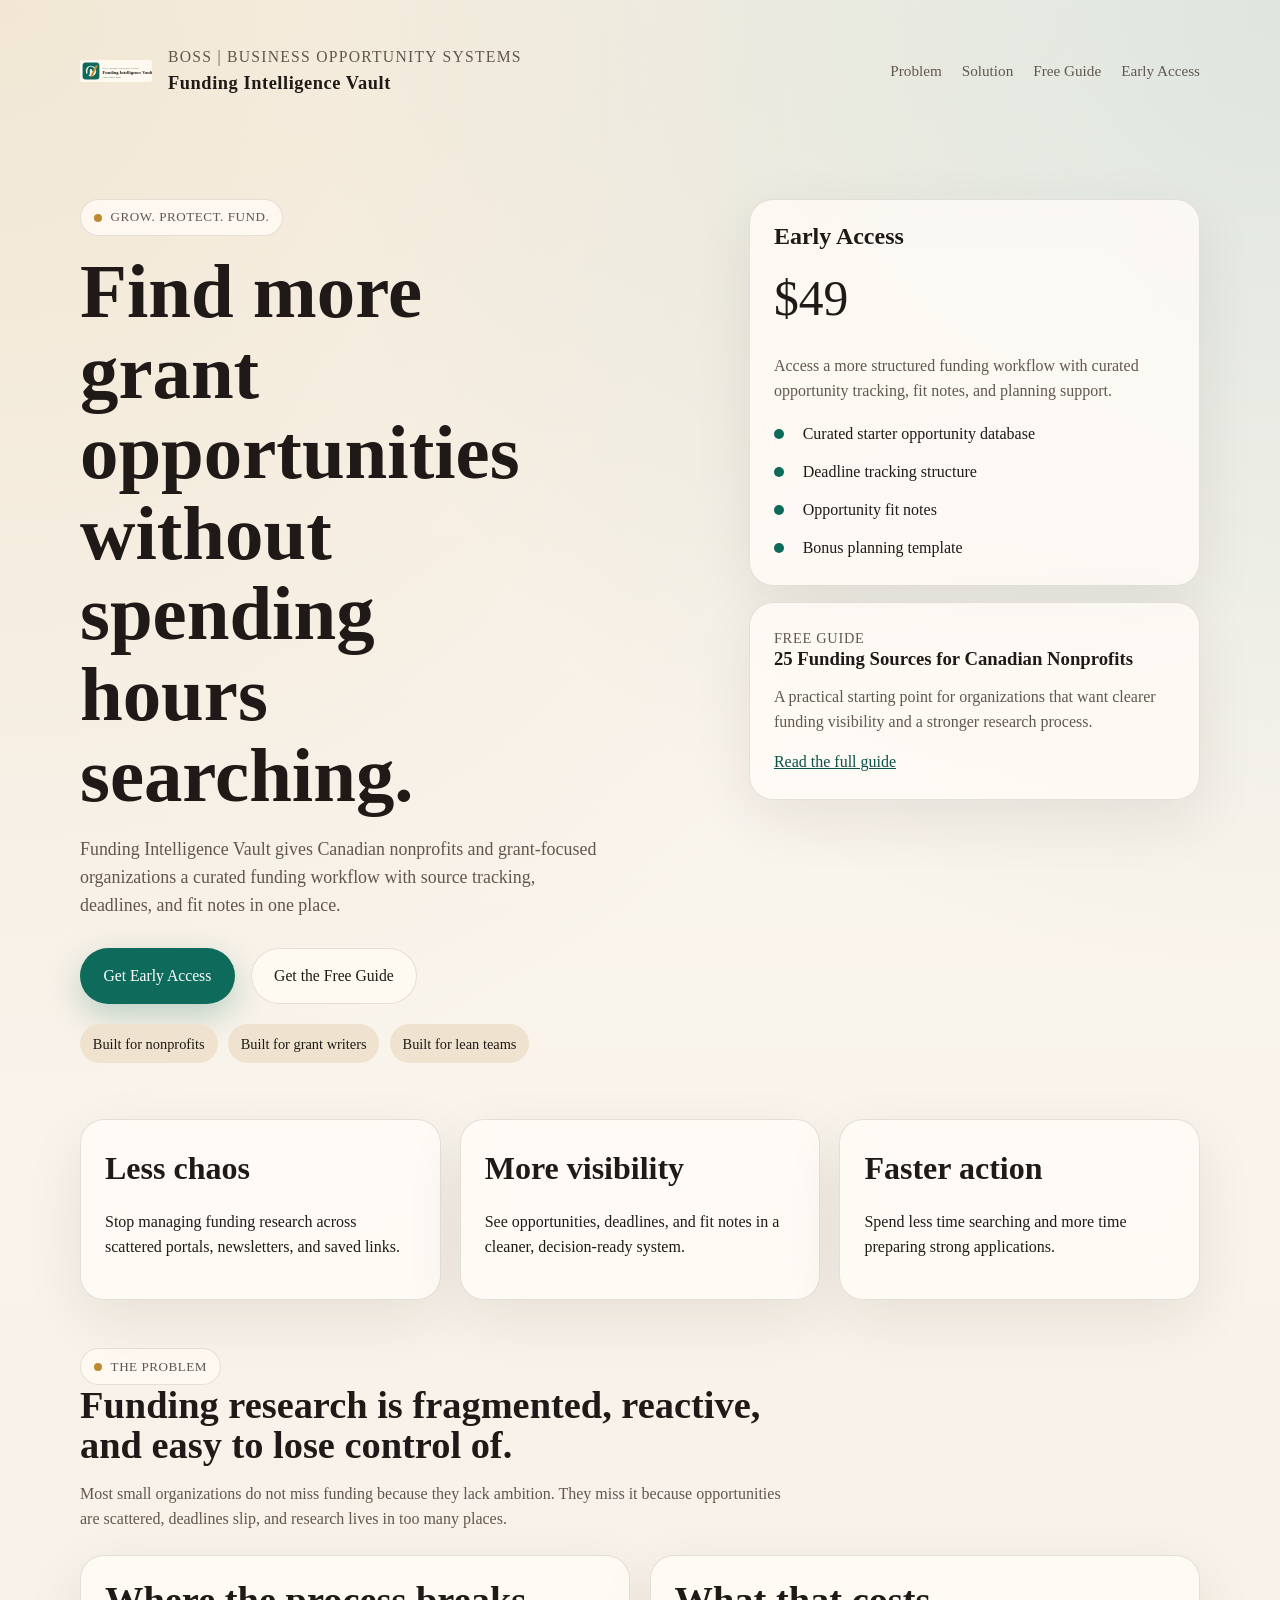
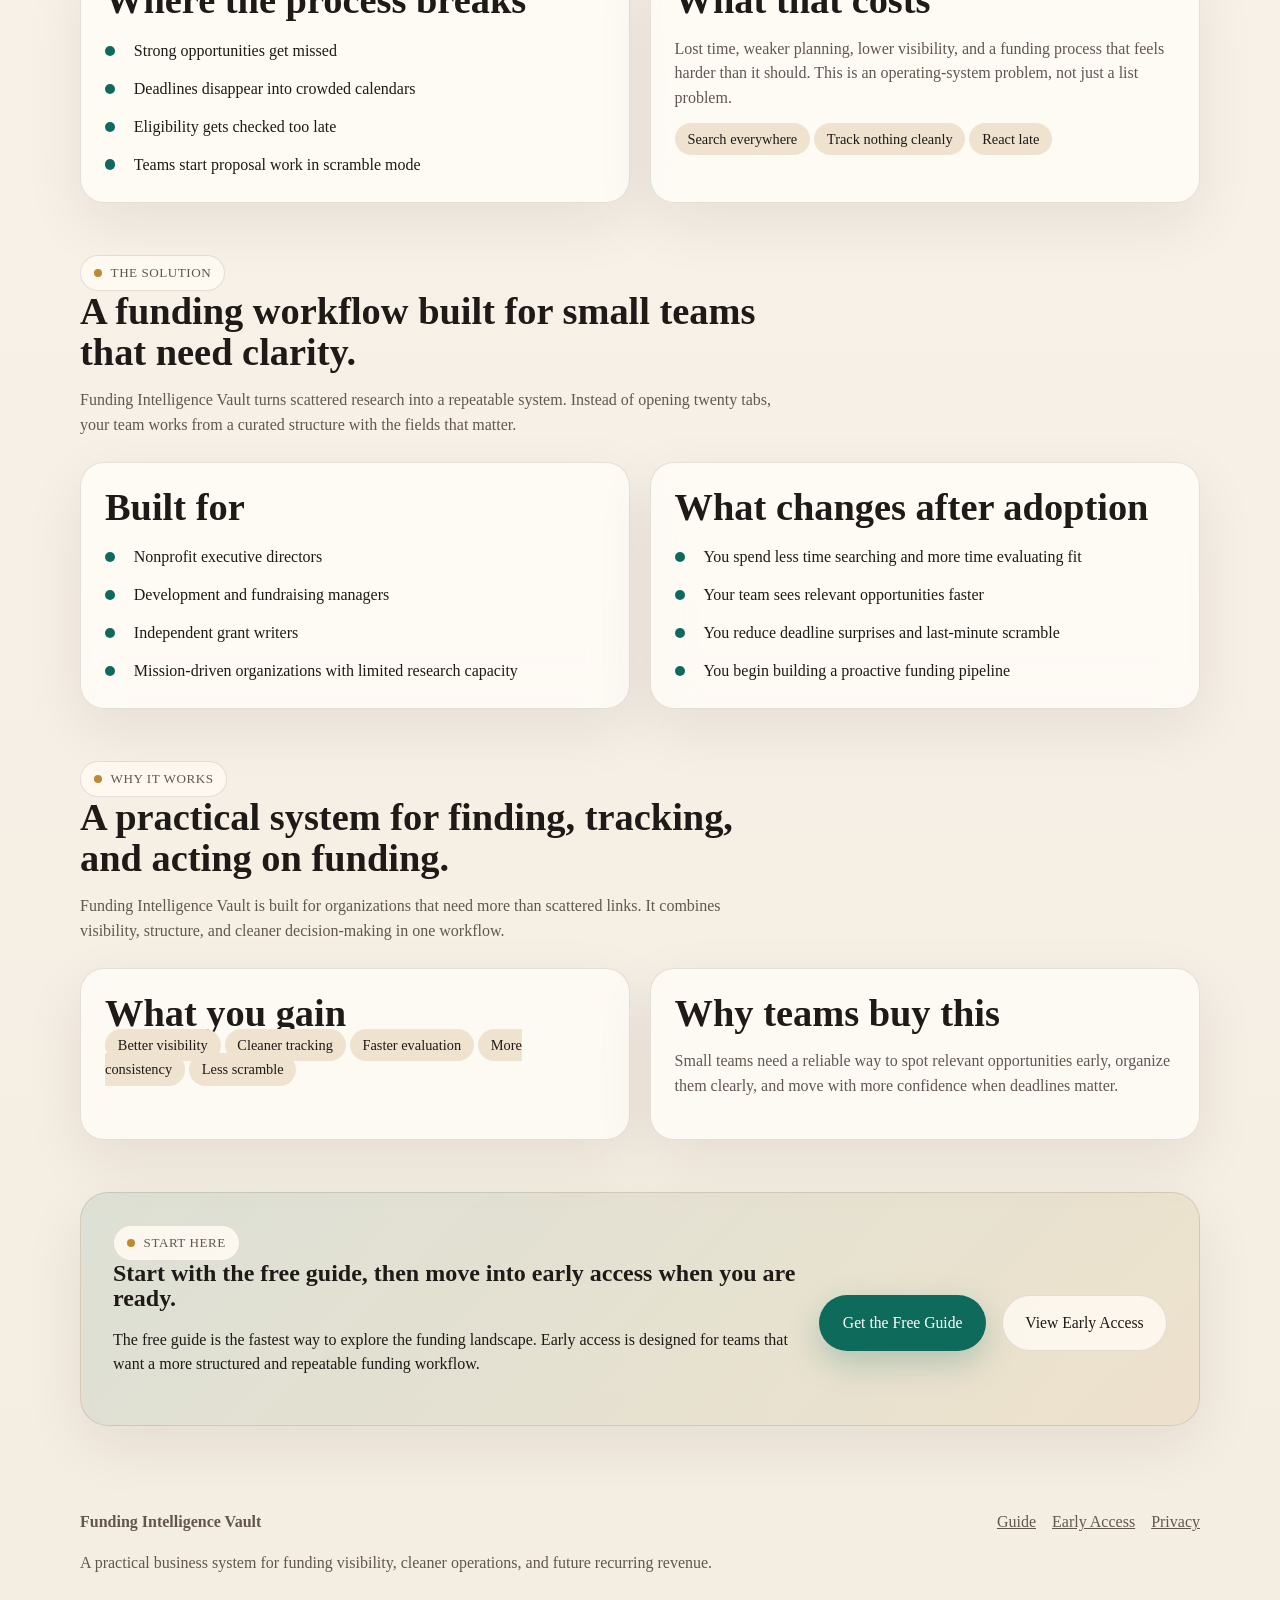
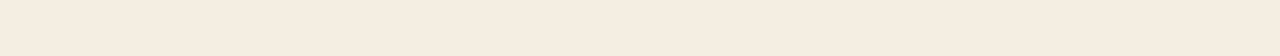
==== index.html @ 521cfb11 "BOSs Funding Intelligence Vault: initial commit" ====
<!DOCTYPE html>
<html lang="en">
  <head>
    <meta charset="UTF-8" />
    <meta name="viewport" content="width=device-width, initial-scale=1.0" />
    <title>Funding Intelligence Vault | BOSs | Business Opportunity Systems</title>
    <meta
      name="description"
      content="Funding Intelligence Vault helps Canadian nonprofits and grant-focused organizations find relevant funding opportunities faster with curated sources, deadline tracking, and fit notes."
    />
    <meta property="og:title" content="Funding Intelligence Vault" />
    <meta
      property="og:description"
      content="A funding research and deadline-tracking system for Canadian nonprofits and grant-focused teams."
    />
    <meta property="og:type" content="website" />
    <link rel="icon" type="image/svg+xml" href="assets/favicon.svg" />
    <link rel="stylesheet" href="assets/styles.css" />
  </head>
  <body data-page="home">
    <header class="site-header shell">
      <nav class="nav">
        <a class="brand" href="index.html">
          <img class="brand-mark" src="assets/logo.svg" alt="Funding Intelligence Vault logo" />
        </a>
        <a class="brand brand-text" href="index.html">
          <span class="brand-kicker">BOSs | Business Opportunity Systems</span>
          <strong>Funding Intelligence Vault</strong>
        </a>
        <div class="nav-links">
          <a href="#problem">Problem</a>
          <a href="#solution">Solution</a>
          <a href="guide.html">Free Guide</a>
          <a href="beta.html">Early Access</a>
        </div>
      </nav>

      <section class="hero">
        <div class="hero-copy">
          <span class="eyebrow">Grow. Protect. Fund.</span>
          <h1>Find more grant opportunities without spending hours searching.</h1>
          <p class="lede">
            Funding Intelligence Vault gives Canadian nonprofits and grant-focused
            organizations a curated funding workflow with source tracking,
            deadlines, and fit notes in one place.
          </p>
          <div class="hero-actions">
            <a class="button primary" data-config-link="betaLink" href="beta.html">Get Early Access</a>
            <a class="button secondary" data-config-link="guideLink" href="guide.html">Get the Free Guide</a>
          </div>
          <div class="hero-notes">
            <span>Built for nonprofits</span>
            <span>Built for grant writers</span>
            <span>Built for lean teams</span>
          </div>
        </div>

        <div class="hero-stack">
          <article class="card feature-panel">
            <h2>Early Access</h2>
            <div class="price-tag">$49</div>
            <p>
              Access a more structured funding workflow with curated opportunity
              tracking, fit notes, and planning support.
            </p>
            <ul class="icon-list">
              <li>Curated starter opportunity database</li>
              <li>Deadline tracking structure</li>
              <li>Opportunity fit notes</li>
              <li>Bonus planning template</li>
            </ul>
          </article>
          <article class="card accent-panel">
            <div class="card-label">Free Guide</div>
            <h3>25 Funding Sources for Canadian Nonprofits</h3>
            <p>
              A practical starting point for organizations that want clearer
              funding visibility and a stronger research process.
            </p>
            <a class="text-link" href="guide-full.html">Read the full guide</a>
          </article>
        </div>
      </section>
    </header>

    <main class="shell">
      <section class="stat-grid">
        <article class="card stat-card">
          <strong>Less chaos</strong>
          <p>Stop managing funding research across scattered portals, newsletters, and saved links.</p>
        </article>
        <article class="card stat-card">
          <strong>More visibility</strong>
          <p>See opportunities, deadlines, and fit notes in a cleaner, decision-ready system.</p>
        </article>
        <article class="card stat-card">
          <strong>Faster action</strong>
          <p>Spend less time searching and more time preparing strong applications.</p>
        </article>
      </section>

      <section class="section" id="problem">
        <div class="section-head">
          <span class="eyebrow">The Problem</span>
          <h2>Funding research is fragmented, reactive, and easy to lose control of.</h2>
          <p>
            Most small organizations do not miss funding because they lack ambition.
            They miss it because opportunities are scattered, deadlines slip, and
            research lives in too many places.
          </p>
        </div>
        <div class="two-up">
          <article class="card content-card">
            <h3>Where the process breaks</h3>
            <ul class="icon-list">
              <li>Strong opportunities get missed</li>
              <li>Deadlines disappear into crowded calendars</li>
              <li>Eligibility gets checked too late</li>
              <li>Teams start proposal work in scramble mode</li>
            </ul>
          </article>
          <article class="card content-card">
            <h3>What that costs</h3>
            <p>
              Lost time, weaker planning, lower visibility, and a funding process
              that feels harder than it should. This is an operating-system
              problem, not just a list problem.
            </p>
            <div class="pill-row">
              <span>Search everywhere</span>
              <span>Track nothing cleanly</span>
              <span>React late</span>
            </div>
          </article>
        </div>
      </section>

      <section class="section" id="solution">
        <div class="section-head">
          <span class="eyebrow">The Solution</span>
          <h2>A funding workflow built for small teams that need clarity.</h2>
          <p>
            Funding Intelligence Vault turns scattered research into a repeatable
            system. Instead of opening twenty tabs, your team works from a curated
            structure with the fields that matter.
          </p>
        </div>
        <div class="two-up">
          <article class="card content-card">
            <h3>Built for</h3>
            <ul class="icon-list">
              <li>Nonprofit executive directors</li>
              <li>Development and fundraising managers</li>
              <li>Independent grant writers</li>
              <li>Mission-driven organizations with limited research capacity</li>
            </ul>
          </article>
          <article class="card content-card">
            <h3>What changes after adoption</h3>
            <ul class="icon-list">
              <li>You spend less time searching and more time evaluating fit</li>
              <li>Your team sees relevant opportunities faster</li>
              <li>You reduce deadline surprises and last-minute scramble</li>
              <li>You begin building a proactive funding pipeline</li>
            </ul>
          </article>
        </div>
      </section>

      <section class="section">
        <div class="section-head">
          <span class="eyebrow">Why It Works</span>
          <h2>A practical system for finding, tracking, and acting on funding.</h2>
          <p>
            Funding Intelligence Vault is built for organizations that need more
            than scattered links. It combines visibility, structure, and cleaner
            decision-making in one workflow.
          </p>
        </div>
        <div class="two-up">
          <article class="card content-card">
            <h3>What you gain</h3>
            <div class="pill-row">
              <span>Better visibility</span>
              <span>Cleaner tracking</span>
              <span>Faster evaluation</span>
              <span>More consistency</span>
              <span>Less scramble</span>
            </div>
          </article>
          <article class="card content-card">
            <h3>Why teams buy this</h3>
            <p>
              Small teams need a reliable way to spot relevant opportunities early,
              organize them clearly, and move with more confidence when deadlines
              matter.
            </p>
          </article>
        </div>
      </section>

      <section class="section">
        <div class="callout">
          <div>
            <span class="eyebrow">Start Here</span>
            <h2>Start with the free guide, then move into early access when you are ready.</h2>
            <p>
              The free guide is the fastest way to explore the funding landscape.
              Early access is designed for teams that want a more structured
              and repeatable funding workflow.
            </p>
          </div>
          <div class="hero-actions">
            <a class="button primary" data-config-link="guideLink" href="guide.html">Get the Free Guide</a>
            <a class="button secondary" data-config-link="betaLink" href="beta.html">View Early Access</a>
          </div>
        </div>
      </section>
    </main>

    <footer class="site-footer shell">
      <div>
        <strong>Funding Intelligence Vault</strong>
        <p>A practical business system for funding visibility, cleaner operations, and future recurring revenue.</p>
      </div>
      <div class="footer-links">
        <a href="guide.html">Guide</a>
        <a href="beta.html">Early Access</a>
        <a href="privacy.html">Privacy</a>
      </div>
    </footer>

    <script src="config.js"></script>
    <script src="assets/site.js"></script>
  </body>
</html>
---- assets/styles.css ----
:root {
  --bg: #f7f1e8;
  --bg-accent: #efe3d0;
  --surface: rgba(255, 252, 247, 0.82);
  --surface-strong: #fffaf3;
  --text: #1f1a17;
  --muted: #62574e;
  --line: rgba(52, 39, 30, 0.12);
  --brand: #0e6b5c;
  --brand-dark: #0a5146;
  --brand-soft: #d8eee8;
  --gold: #be8a2f;
  --shadow: 0 20px 60px rgba(35, 24, 16, 0.08);
  --radius: 24px;
  --radius-sm: 16px;
  --max: 1120px;
}

* {
  box-sizing: border-box;
}

html {
  scroll-behavior: smooth;
}

body {
  margin: 0;
  font-family: Georgia, "Times New Roman", serif;
  color: var(--text);
  background:
    radial-gradient(circle at top left, rgba(190, 138, 47, 0.15), transparent 32%),
    radial-gradient(circle at top right, rgba(14, 107, 92, 0.12), transparent 28%),
    linear-gradient(180deg, #fbf7f1 0%, var(--bg) 54%, #f4ede1 100%);
  line-height: 1.55;
}

a {
  color: inherit;
}

code {
  font-family: "Courier New", monospace;
  background: rgba(14, 107, 92, 0.08);
  padding: 0.15rem 0.35rem;
  border-radius: 0.4rem;
}

.shell {
  width: min(calc(100% - 2rem), var(--max));
  margin: 0 auto;
}

.site-header,
.subpage-header {
  padding-top: 1.2rem;
}

.nav {
  display: flex;
  align-items: center;
  justify-content: space-between;
  gap: 1rem;
  padding: 1rem 0;
}

.brand {
  text-decoration: none;
}

.brand-text {
  margin-right: auto;
}

.brand-mark {
  width: 72px;
  height: 72px;
  display: block;
}

.brand-kicker {
  display: block;
  font-size: 0.98rem;
  letter-spacing: 0.08em;
  text-transform: uppercase;
  color: var(--muted);
}

.brand strong {
  display: block;
  color: var(--text);
  font-size: 1.15rem;
  letter-spacing: 0.03em;
}

.nav-links {
  display: flex;
  gap: 1.25rem;
  flex-wrap: wrap;
  font-size: 0.95rem;
  color: var(--muted);
}

.nav-links a {
  text-decoration: none;
}

.hero,
.subpage-hero {
  padding: 4.75rem 0 3.5rem;
}

.hero {
  display: grid;
  grid-template-columns: 1.2fr 0.85fr;
  gap: 2rem;
  align-items: start;
}

.hero-stack {
  display: grid;
  gap: 1rem;
}

h1,
h2,
h3 {
  margin: 0;
  line-height: 1.05;
  font-weight: 600;
}

h1 {
  font-size: clamp(3rem, 6vw, 5.6rem);
  max-width: 12ch;
  margin-top: 1rem;
}

.subpage-hero h1 {
  max-width: 12ch;
}

.lede,
.section-head p,
.content-card p,
.feature-panel p,
.accent-panel p,
.offer-sidebar p,
.reading-grid p,
.site-footer p,
.thanks-card p,
.prose-card p {
  color: var(--muted);
}

.lede {
  font-size: 1.12rem;
  max-width: 58ch;
  margin: 1.25rem 0 0;
}

.eyebrow {
  display: inline-flex;
  align-items: center;
  gap: 0.55rem;
  padding: 0.45rem 0.8rem;
  border-radius: 999px;
  background: rgba(255, 250, 243, 0.88);
  border: 1px solid var(--line);
  color: var(--muted);
  font-size: 0.82rem;
  letter-spacing: 0.04em;
  text-transform: uppercase;
}

.eyebrow::before {
  content: "";
  width: 0.5rem;
  height: 0.5rem;
  border-radius: 999px;
  background: var(--gold);
}

.hero-actions,
.two-button {
  display: flex;
  gap: 1rem;
  flex-wrap: wrap;
  margin-top: 1.75rem;
}

.button {
  display: inline-flex;
  align-items: center;
  justify-content: center;
  padding: 0.95rem 1.4rem;
  border-radius: 999px;
  text-decoration: none;
  font-size: 0.98rem;
  border: 1px solid transparent;
  transition: transform 180ms ease, box-shadow 180ms ease, background 180ms ease;
}

.button:hover {
  transform: translateY(-1px);
}

.button.primary {
  background: var(--brand);
  color: white;
  box-shadow: 0 12px 32px rgba(14, 107, 92, 0.25);
}

.button.primary:hover {
  background: var(--brand-dark);
}

.button.secondary {
  background: rgba(255, 250, 243, 0.82);
  border-color: var(--line);
  color: var(--text);
}

.full-width {
  width: 100%;
}

.text-link {
  color: var(--brand-dark);
  text-decoration: underline;
  text-decoration-thickness: 1px;
}

.hero-notes {
  display: flex;
  flex-wrap: wrap;
  gap: 0.65rem;
  margin-top: 1.25rem;
}

.hero-notes span,
.pill-row span {
  padding: 0.52rem 0.8rem;
  border-radius: 999px;
  background: var(--bg-accent);
  color: var(--text);
  font-size: 0.9rem;
}

.card {
  background: var(--surface);
  border: 1px solid var(--line);
  border-radius: var(--radius);
  box-shadow: var(--shadow);
  backdrop-filter: blur(18px);
}

.feature-panel,
.accent-panel,
.stat-card,
.content-card,
.form-card,
.reading-card,
.offer-main,
.offer-sidebar,
.faq-panel,
.thanks-card {
  padding: 1.5rem;
}

.feature-panel h2,
.section-head h2,
.content-card h3,
.reading-head h2,
.faq-panel h2 {
  font-size: clamp(2rem, 3vw, 3rem);
}

.feature-panel h2 {
  font-size: 1.5rem;
}

.price-tag {
  font-size: 3.1rem;
  margin: 0.75rem 0 0.6rem;
}

.card-label {
  color: var(--muted);
  font-size: 0.9rem;
  text-transform: uppercase;
  letter-spacing: 0.05em;
}

.icon-list {
  list-style: none;
  padding: 0;
  margin: 1.15rem 0 0;
  display: grid;
  gap: 0.82rem;
}

.icon-list li {
  display: grid;
  grid-template-columns: 1rem 1fr;
  gap: 0.8rem;
  align-items: start;
}

.icon-list li::before {
  content: "";
  width: 0.65rem;
  height: 0.65rem;
  border-radius: 999px;
  background: var(--brand);
  margin-top: 0.42rem;
}

.compact {
  gap: 0.7rem;
}

.section,
.section-stack {
  padding-bottom: 3.25rem;
}

.section-head {
  max-width: 44rem;
  margin-bottom: 1.5rem;
}

.two-up,
.stat-grid,
.reading-grid,
.offer-layout {
  display: grid;
  gap: 1.2rem;
}

.compact-grid {
  margin-top: 1.5rem;
}

.stat-grid {
  grid-template-columns: repeat(3, minmax(0, 1fr));
  padding-bottom: 3rem;
}

.stat-card strong {
  display: block;
  font-size: 2rem;
  margin-bottom: 0.35rem;
}

.two-up,
.offer-layout {
  grid-template-columns: repeat(2, minmax(0, 1fr));
}

.offer-layout {
  align-items: start;
}

.offer-items {
  display: grid;
  gap: 1rem;
  margin-top: 1.2rem;
}

.offer-items div {
  padding: 1rem 1.1rem;
  background: var(--surface-strong);
  border: 1px solid var(--line);
  border-radius: var(--radius-sm);
}

.offer-items strong {
  display: block;
  margin-bottom: 0.25rem;
}

.form-card {
  display: grid;
  grid-template-columns: 1.1fr auto;
  gap: 1rem;
  align-items: center;
}

.request-form-card {
  grid-template-columns: 0.9fr 1.1fr;
  align-items: start;
}

.intake-form {
  display: grid;
  grid-template-columns: repeat(2, minmax(0, 1fr));
  gap: 1rem;
}

.intake-form label {
  display: grid;
  gap: 0.45rem;
  color: var(--muted);
  font-size: 0.95rem;
}

.intake-form input,
.intake-form select,
.intake-form textarea {
  width: 100%;
  border: 1px solid var(--line);
  border-radius: 16px;
  padding: 0.9rem 1rem;
  font: inherit;
  color: var(--text);
  background: rgba(255, 252, 247, 0.92);
}

.intake-form textarea {
  resize: vertical;
}

.full-span {
  grid-column: 1 / -1;
}

.form-actions {
  display: flex;
  gap: 1rem;
  flex-wrap: wrap;
  align-items: center;
  margin-top: 0.25rem;
}

.form-note,
.form-contact {
  margin: 0;
  color: var(--muted);
}

.form-status {
  margin: 0;
  color: var(--brand-dark);
  font-size: 0.95rem;
}

.reading-grid {
  grid-template-columns: repeat(2, minmax(0, 1fr));
  margin-top: 1.25rem;
}

.reading-grid article {
  padding: 1rem 0;
  border-top: 1px solid var(--line);
}

.reading-grid h3 {
  font-size: 1.2rem;
  margin-bottom: 0.45rem;
}

.callout {
  padding: 2rem;
  background: linear-gradient(135deg, rgba(14, 107, 92, 0.1), rgba(190, 138, 47, 0.12));
  border: 1px solid var(--line);
  border-radius: calc(var(--radius) + 4px);
  box-shadow: var(--shadow);
  display: grid;
  grid-template-columns: 1fr auto;
  gap: 1rem;
  align-items: center;
}

.site-footer {
  padding: 2rem 0 4rem;
  display: flex;
  justify-content: space-between;
  gap: 1rem;
  color: var(--muted);
}

.footer-links {
  display: flex;
  gap: 1rem;
  flex-wrap: wrap;
}

.centered-screen {
  min-height: 100vh;
  display: grid;
  place-items: center;
}

.thanks-card {
  max-width: 760px;
}

.onboarding-grid article {
  padding: 1.1rem 0;
}

.prose-card {
  max-width: 760px;
}

@media (max-width: 900px) {
  .hero,
  .two-up,
  .offer-layout,
  .reading-grid,
  .stat-grid,
  .callout,
  .form-card,
  .request-form-card,
  .intake-form {
    grid-template-columns: 1fr;
  }

  .nav,
  .site-footer {
    align-items: flex-start;
    flex-direction: column;
  }

  .brand-mark {
    width: 60px;
    height: 60px;
  }

  .hero,
  .subpage-hero {
    padding-top: 3.2rem;
  }
}

@media (max-width: 640px) {
  .shell {
    width: min(calc(100% - 1.25rem), var(--max));
  }

  .button {
    width: 100%;
  }

  .hero-actions,
  .two-button {
    flex-direction: column;
    align-items: stretch;
  }

  .card,
  .callout {
    border-radius: 20px;
  }
}
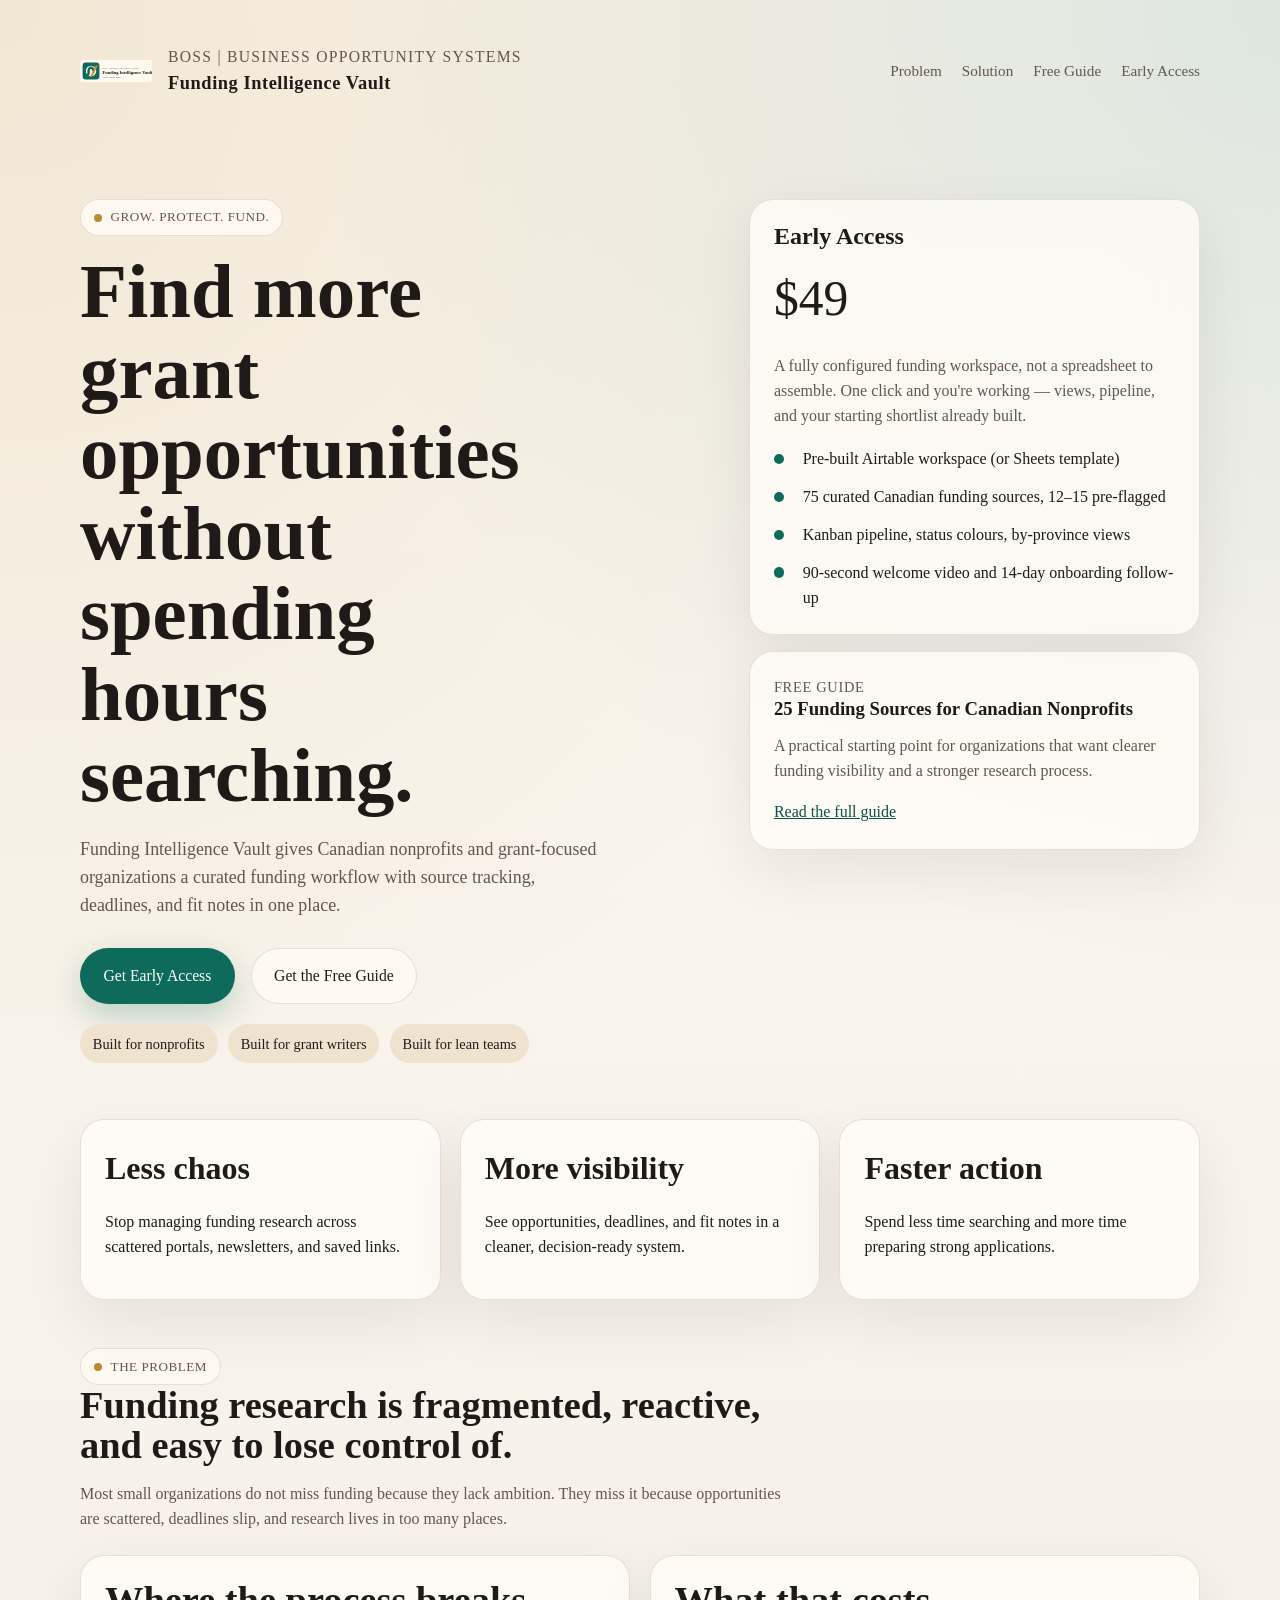
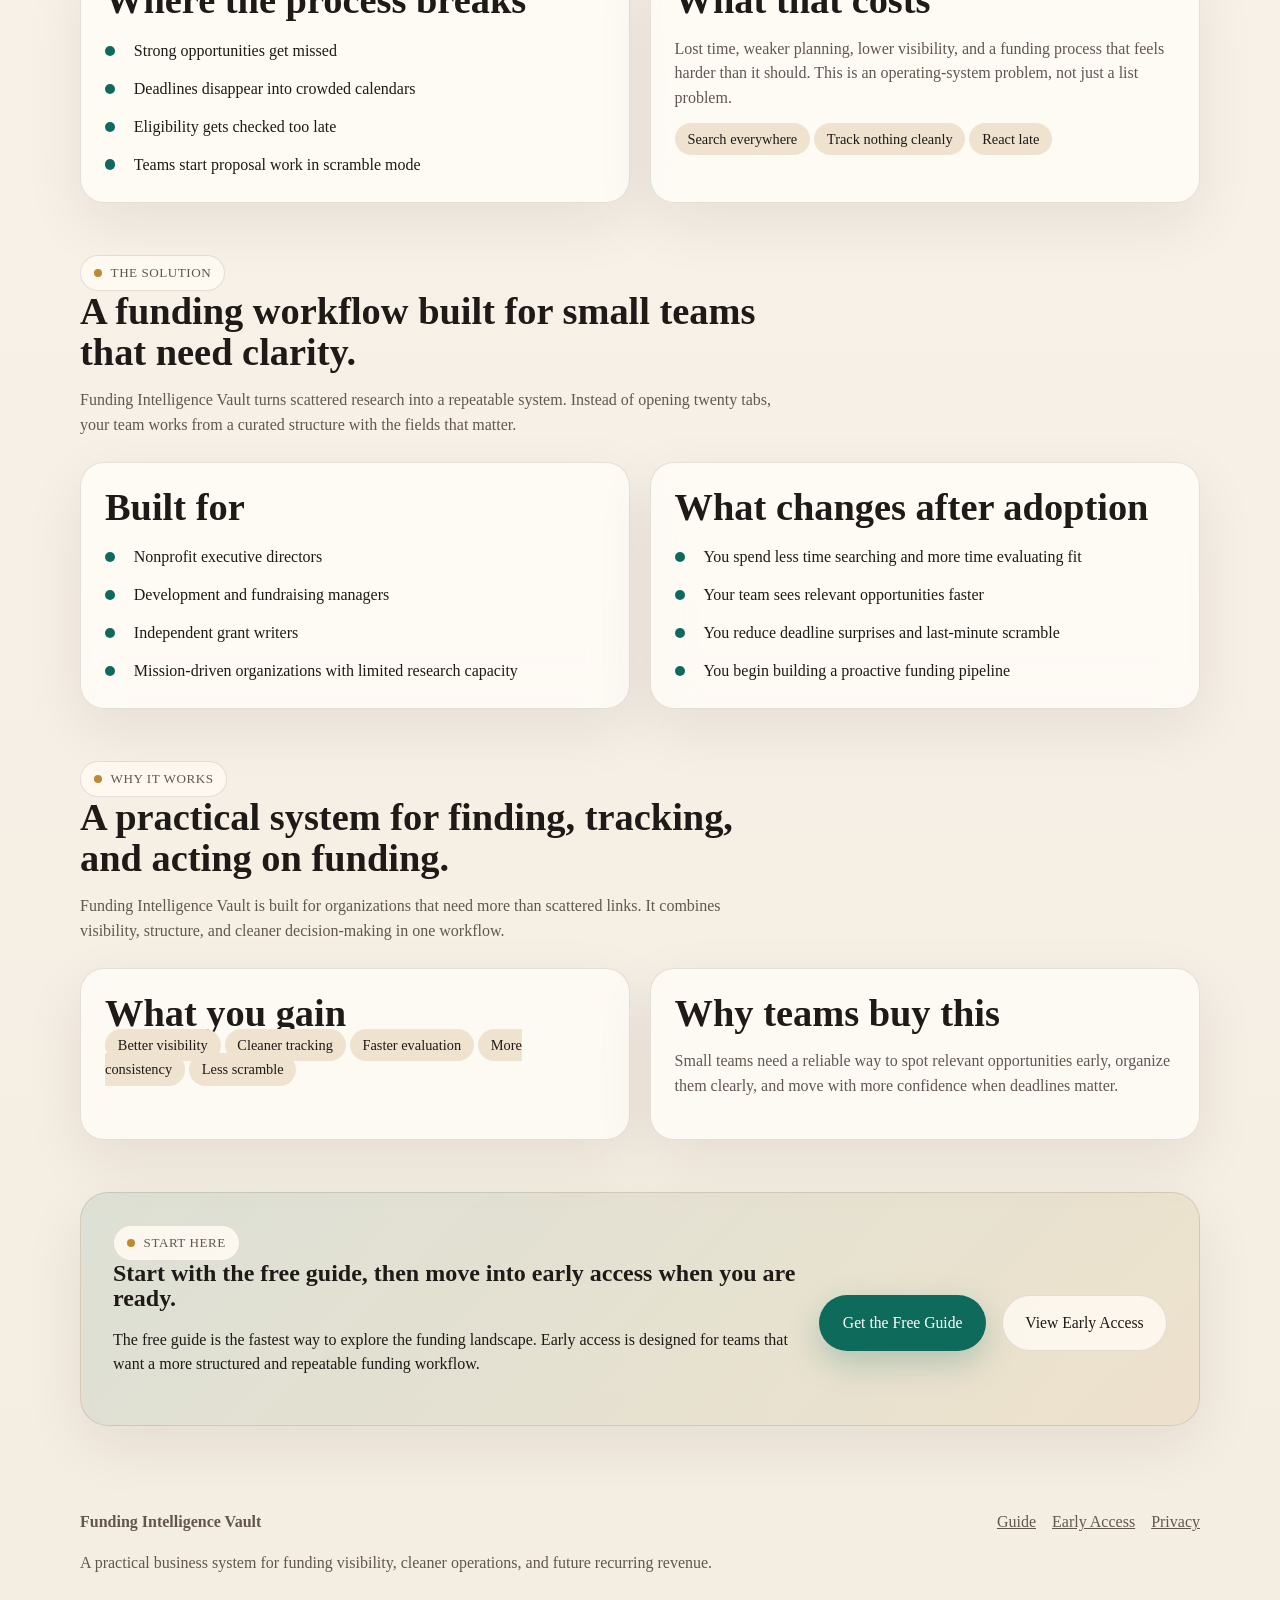
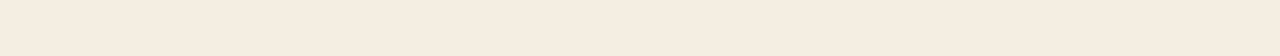
==== commit dd8faf10: "Workspace-first packaging: Airtable + Sheets templates, welcome video, premium copy" ====
--- a/index.html
+++ b/index.html
@@ -60,14 +60,15 @@
             <h2>Early Access</h2>
             <div class="price-tag">$49</div>
             <p>
-              Access a more structured funding workflow with curated opportunity
-              tracking, fit notes, and planning support.
-            </p>
-            <ul class="icon-list">
-              <li>Curated starter opportunity database</li>
-              <li>Deadline tracking structure</li>
-              <li>Opportunity fit notes</li>
-              <li>Bonus planning template</li>
+              A fully configured funding workspace, not a spreadsheet to
+              assemble. One click and you're working &mdash; views, pipeline,
+              and your starting shortlist already built.
+            </p>
+            <ul class="icon-list">
+              <li>Pre-built Airtable workspace (or Sheets template)</li>
+              <li>75 curated Canadian funding sources, 12&ndash;15 pre-flagged</li>
+              <li>Kanban pipeline, status colours, by-province views</li>
+              <li>90-second welcome video and 14-day onboarding follow-up</li>
             </ul>
           </article>
           <article class="card accent-panel">
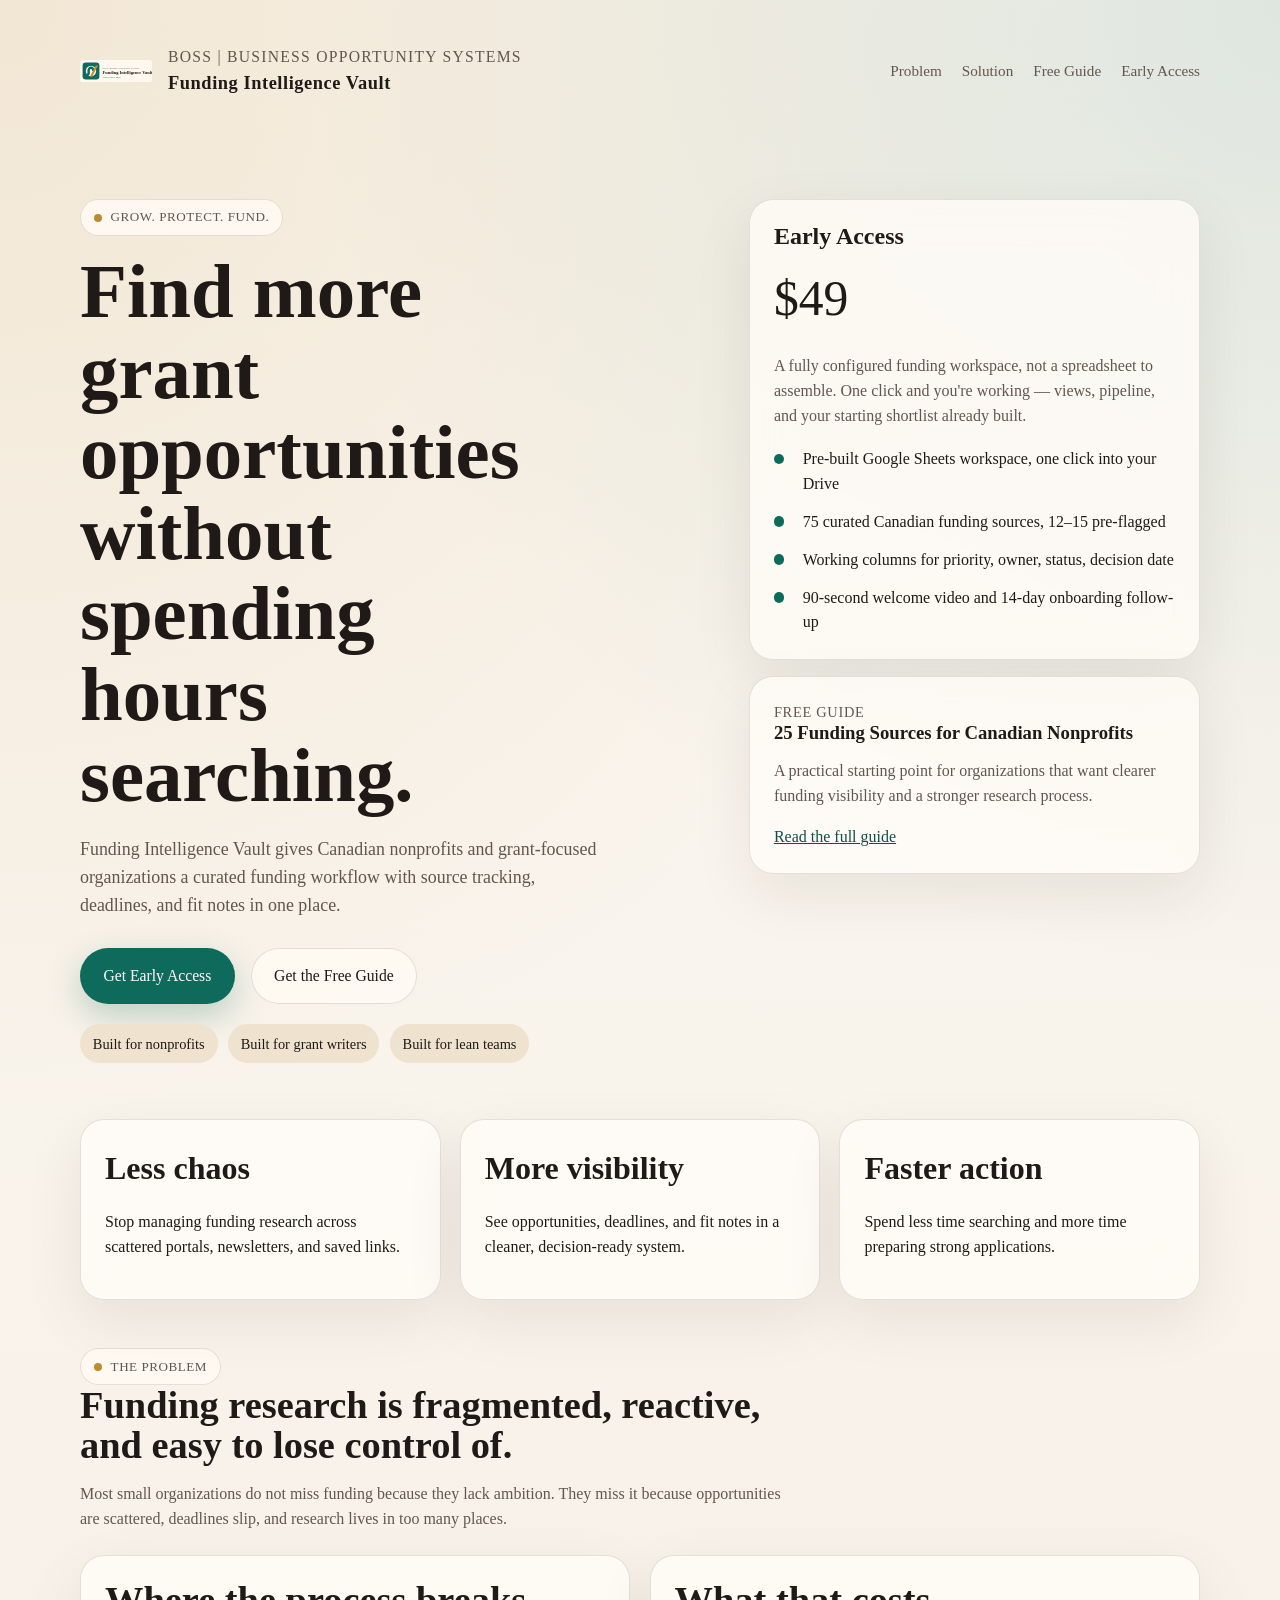
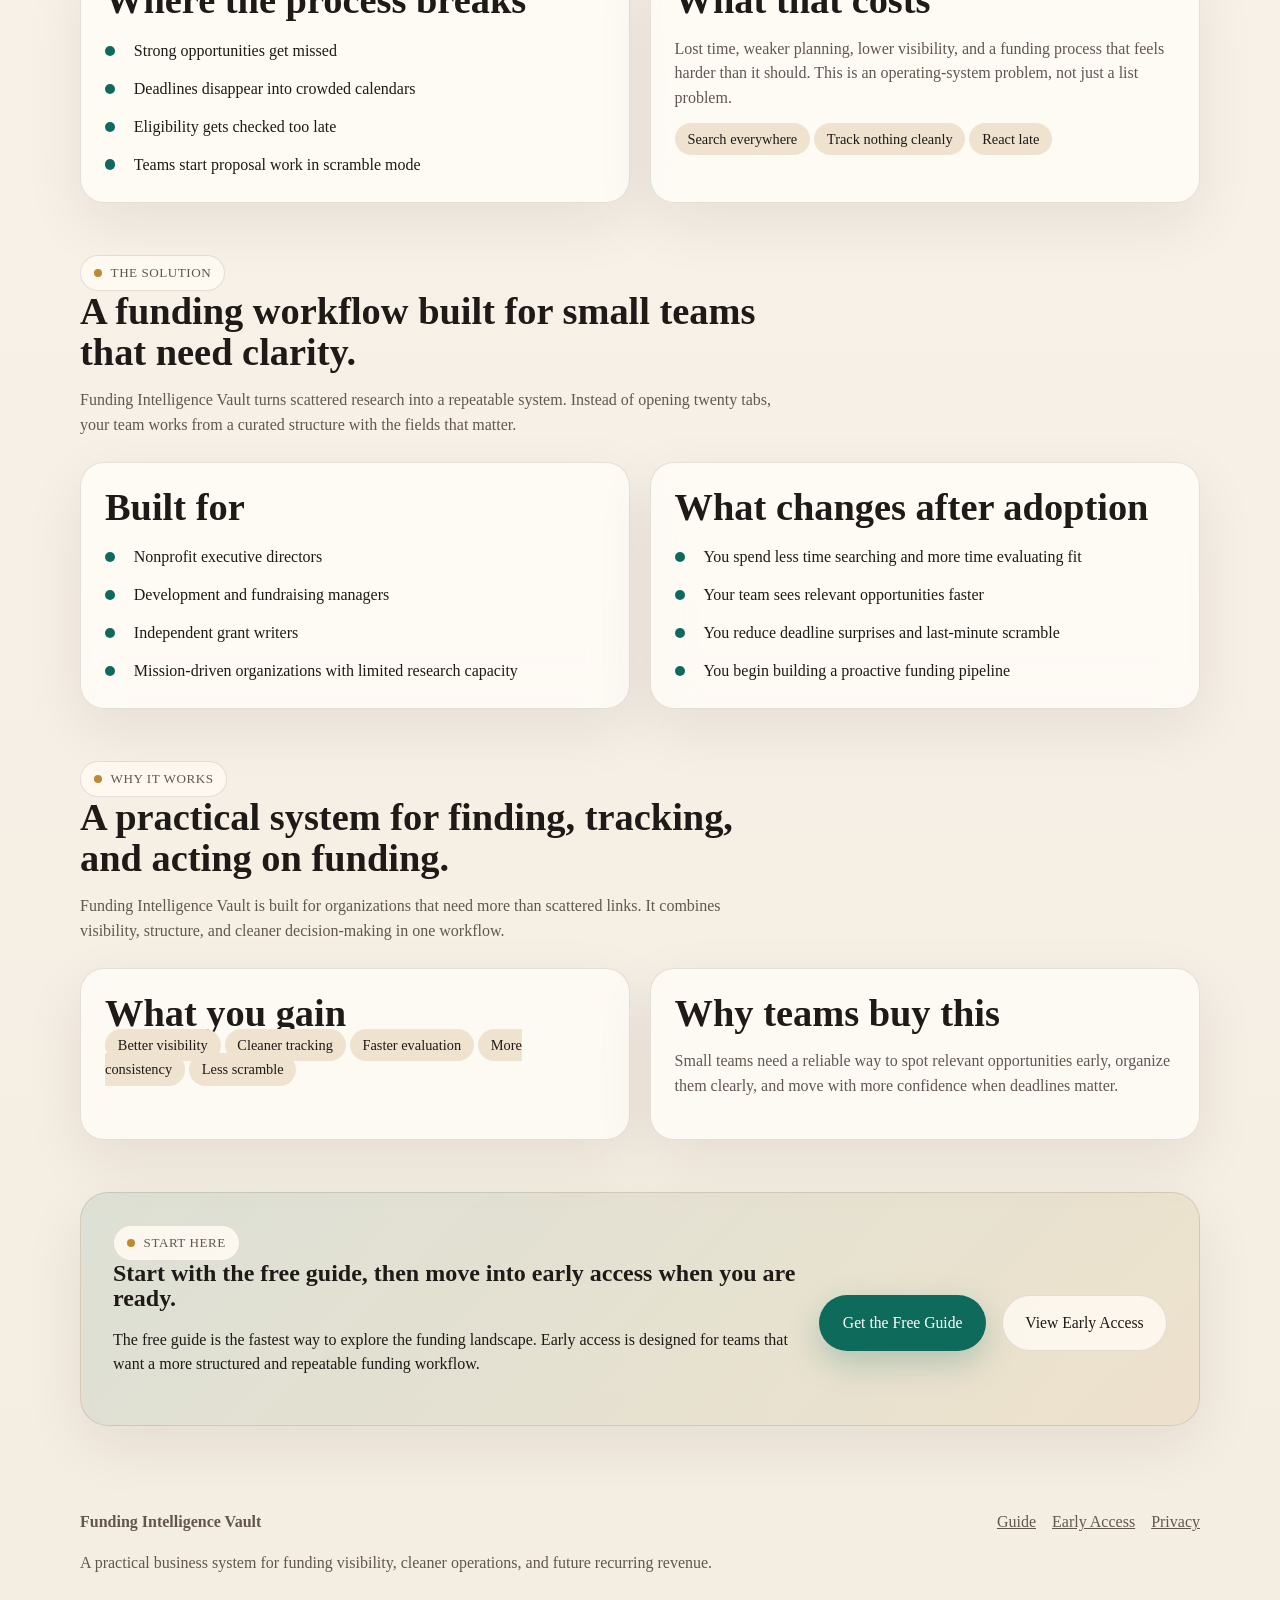
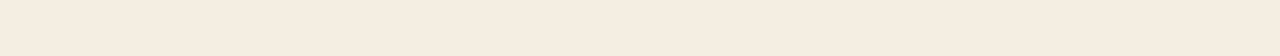
==== commit eabc4fde: "Wire Sheets template URL, lead with Sheets, position Airtable as white-glove" ====
--- a/index.html
+++ b/index.html
@@ -65,9 +65,9 @@
               and your starting shortlist already built.
             </p>
             <ul class="icon-list">
-              <li>Pre-built Airtable workspace (or Sheets template)</li>
+              <li>Pre-built Google Sheets workspace, one click into your Drive</li>
               <li>75 curated Canadian funding sources, 12&ndash;15 pre-flagged</li>
-              <li>Kanban pipeline, status colours, by-province views</li>
+              <li>Working columns for priority, owner, status, decision date</li>
               <li>90-second welcome video and 14-day onboarding follow-up</li>
             </ul>
           </article>
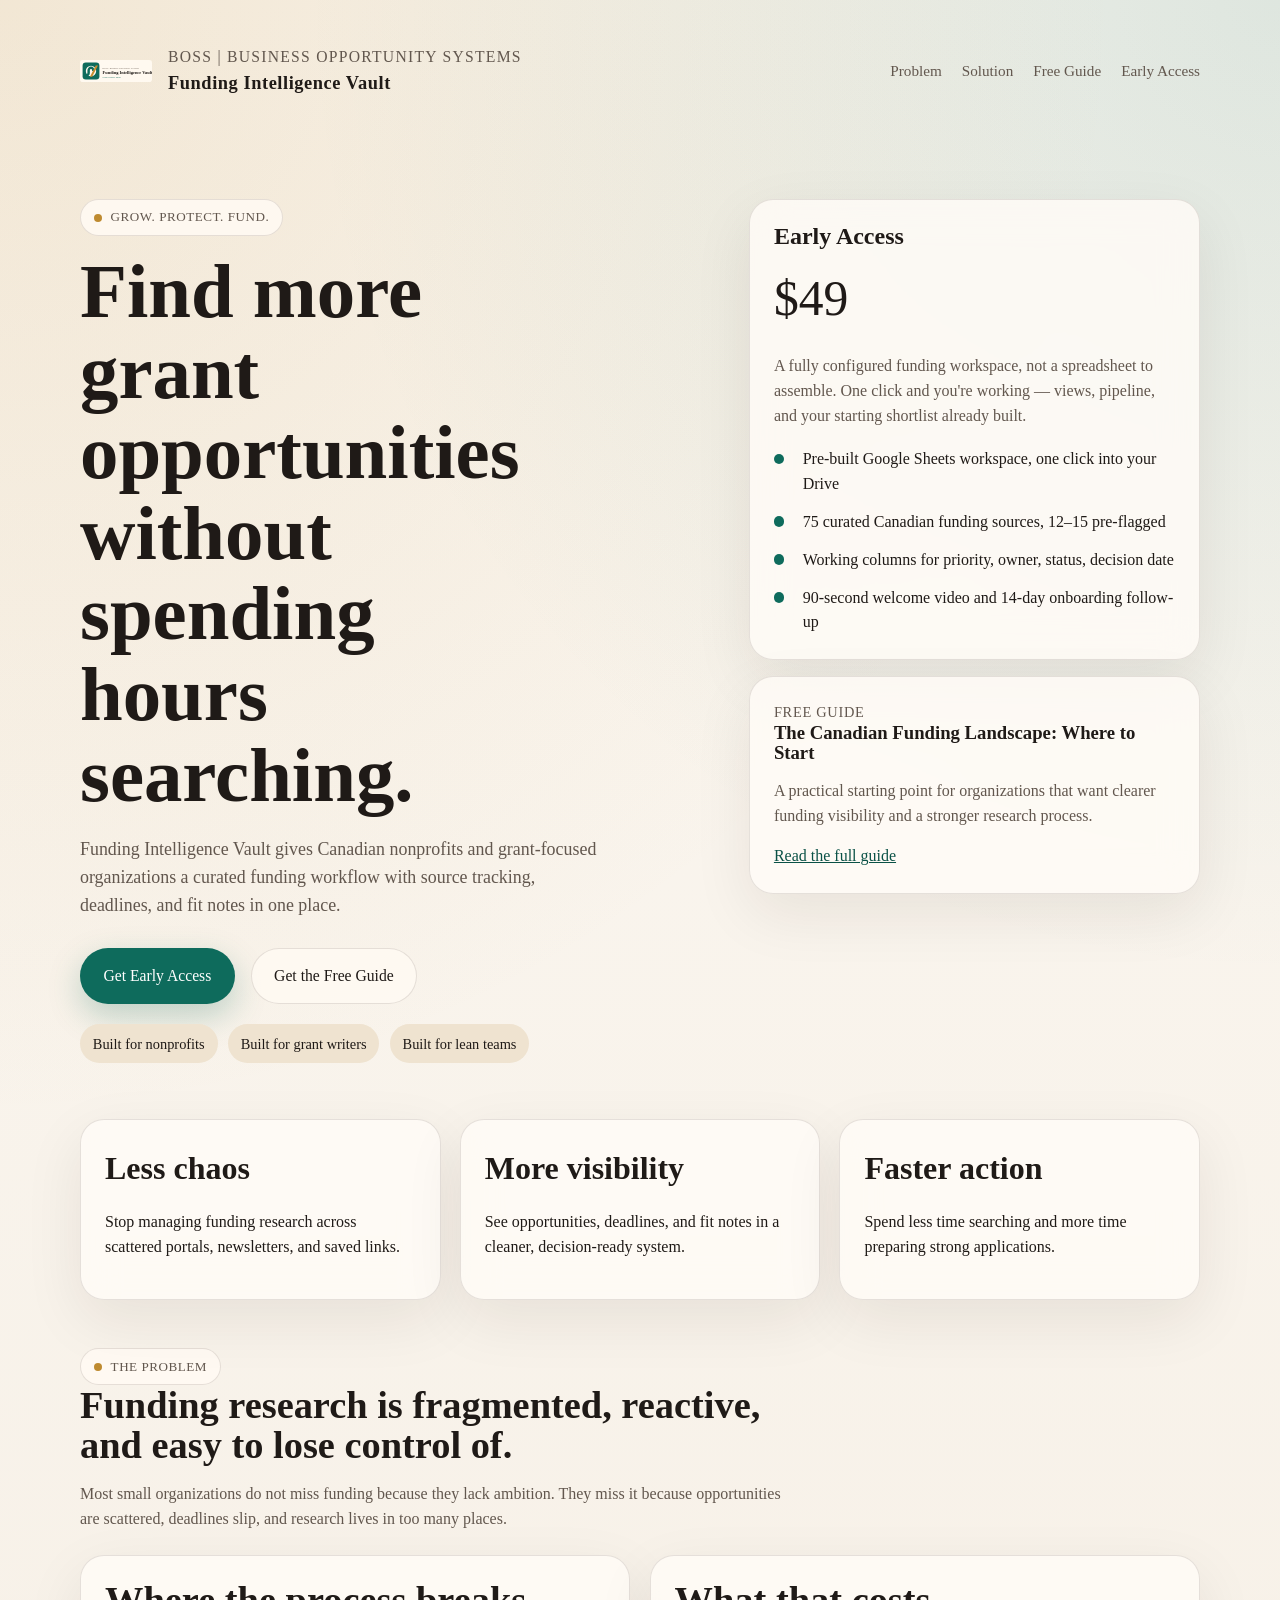
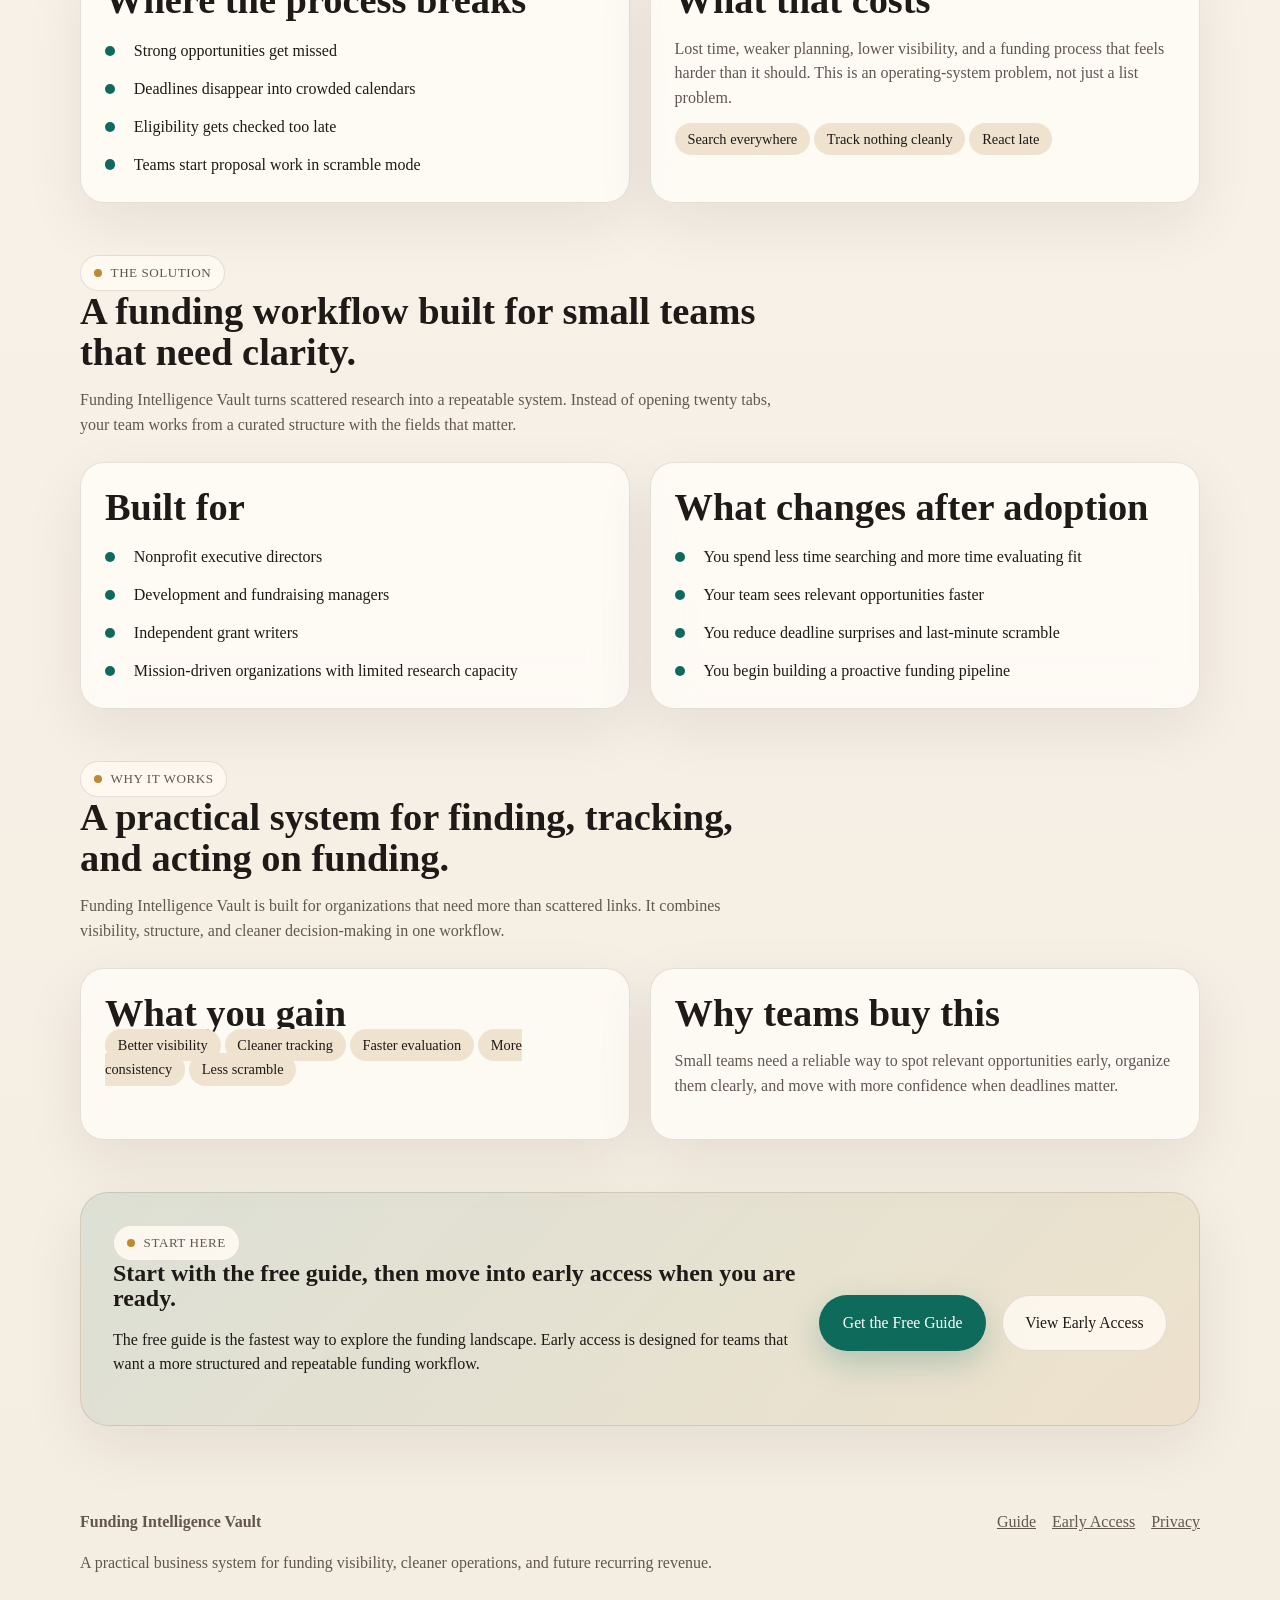
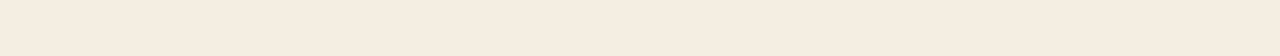
==== commit eadc20dc: "Rename free guide to 'Canadian Funding Landscape', add outreach kickoff pack, position guide as orie" ====
--- a/index.html
+++ b/index.html
@@ -73,7 +73,7 @@
           </article>
           <article class="card accent-panel">
             <div class="card-label">Free Guide</div>
-            <h3>25 Funding Sources for Canadian Nonprofits</h3>
+            <h3>The Canadian Funding Landscape: Where to Start</h3>
             <p>
               A practical starting point for organizations that want clearer
               funding visibility and a stronger research process.
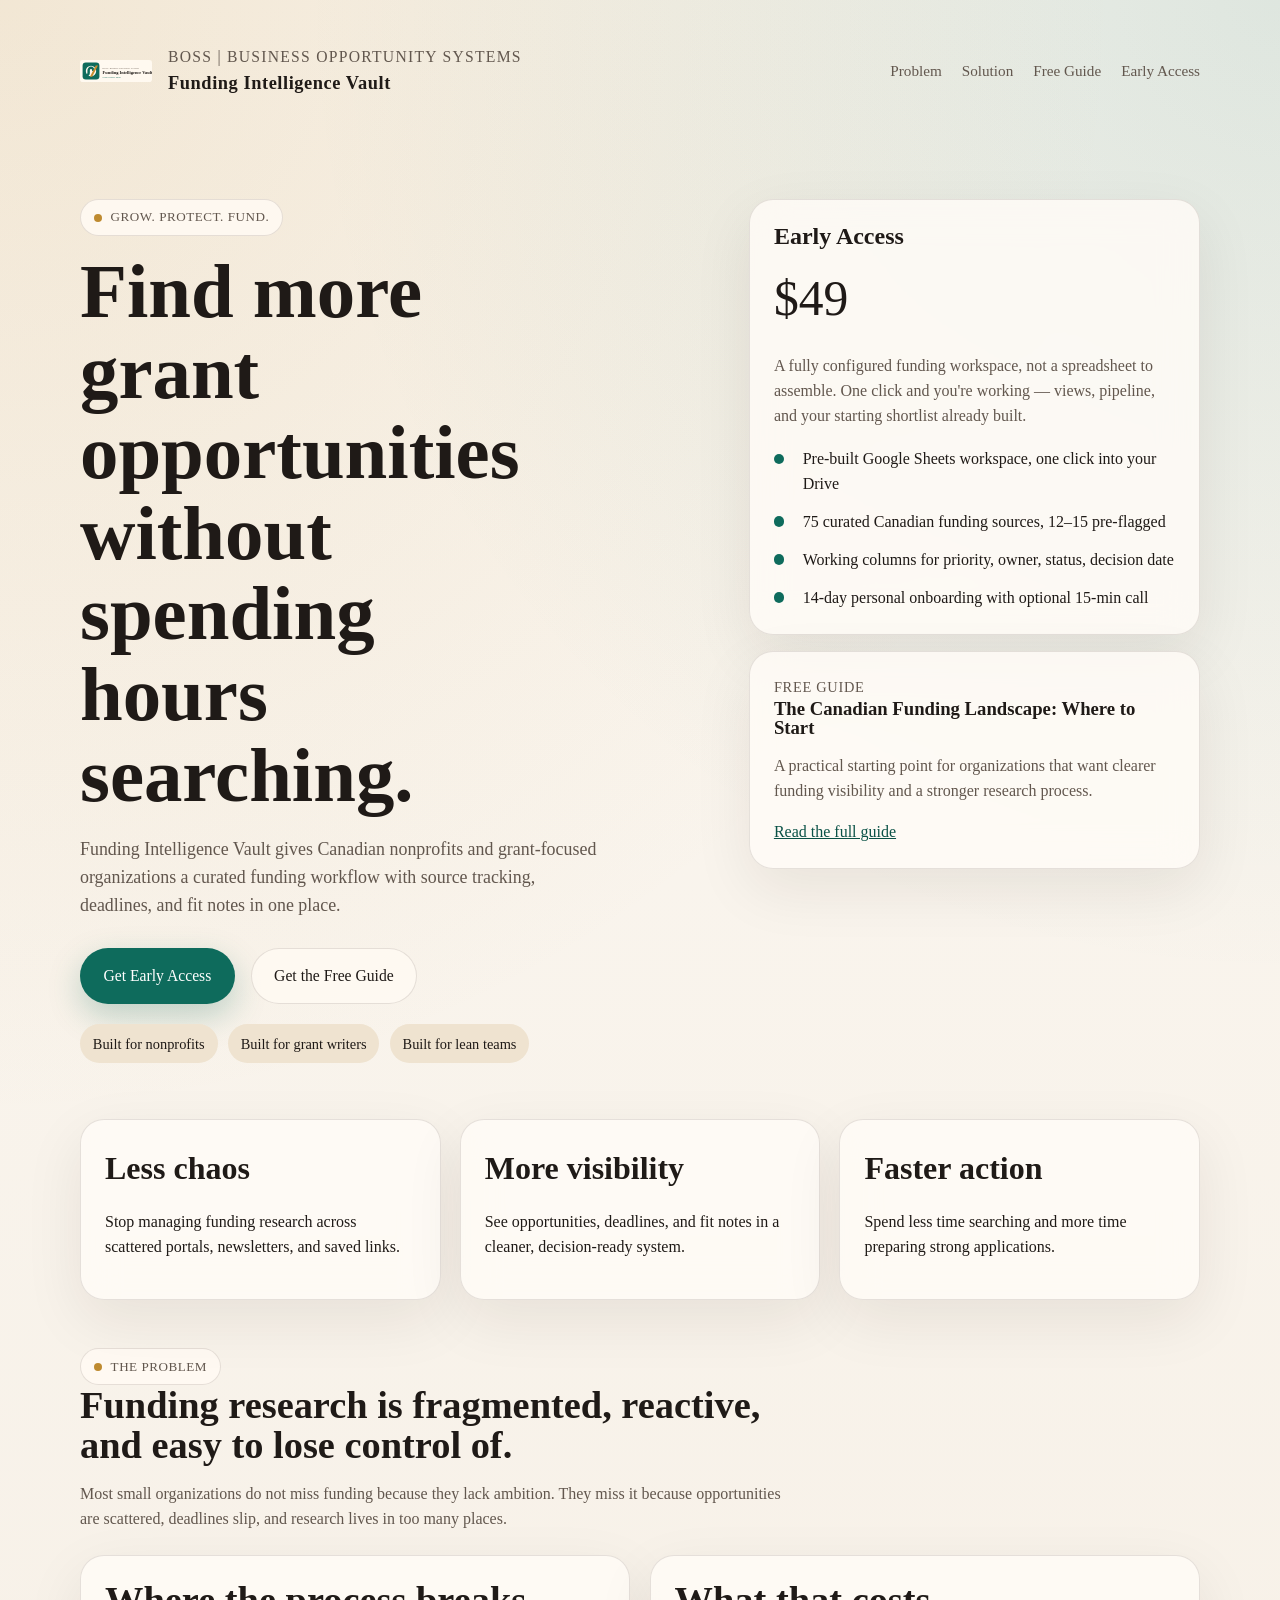
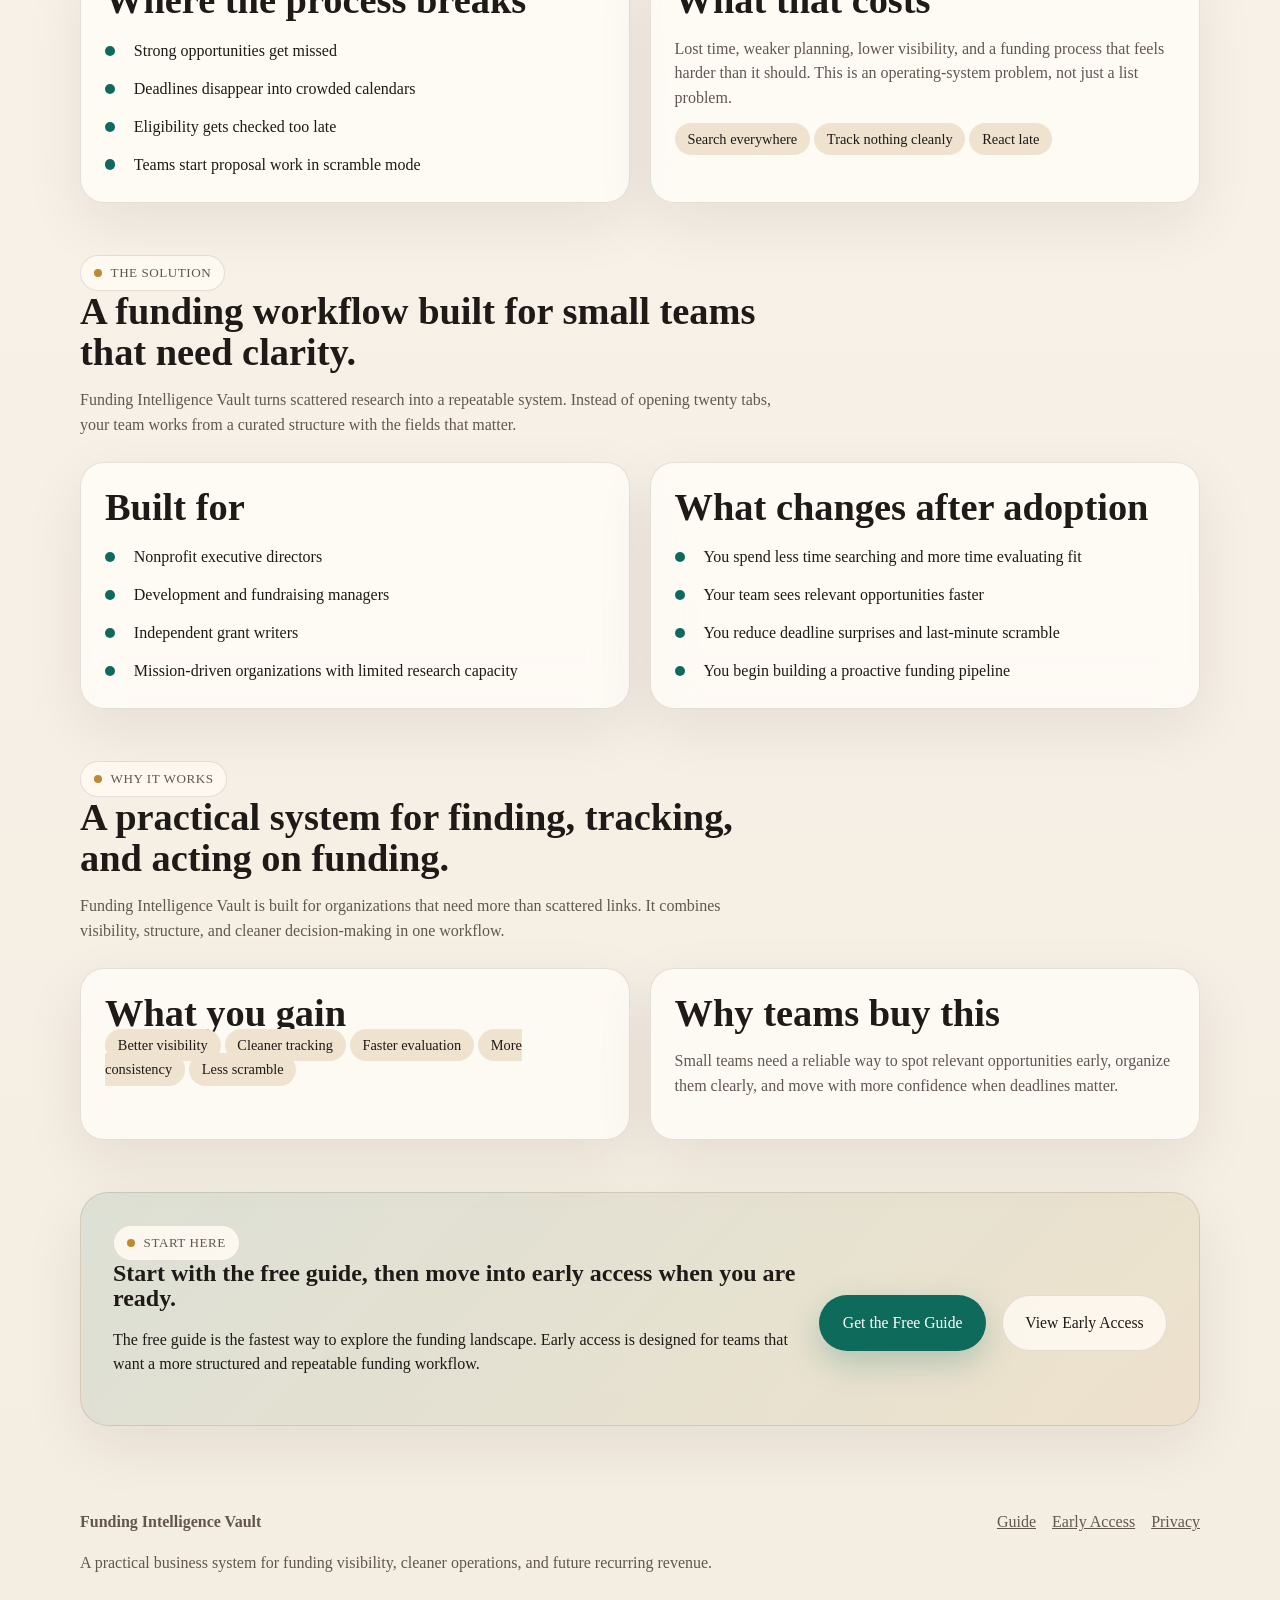
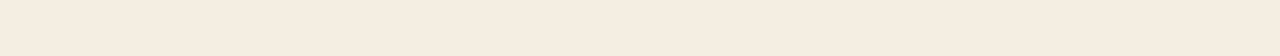
==== commit 083da6e4: "Defer welcome Loom to v2: strip from v1 customer-facing copy" ====
--- a/index.html
+++ b/index.html
@@ -68,7 +68,7 @@
               <li>Pre-built Google Sheets workspace, one click into your Drive</li>
               <li>75 curated Canadian funding sources, 12&ndash;15 pre-flagged</li>
               <li>Working columns for priority, owner, status, decision date</li>
-              <li>90-second welcome video and 14-day onboarding follow-up</li>
+              <li>14-day personal onboarding with optional 15-min call</li>
             </ul>
           </article>
           <article class="card accent-panel">
